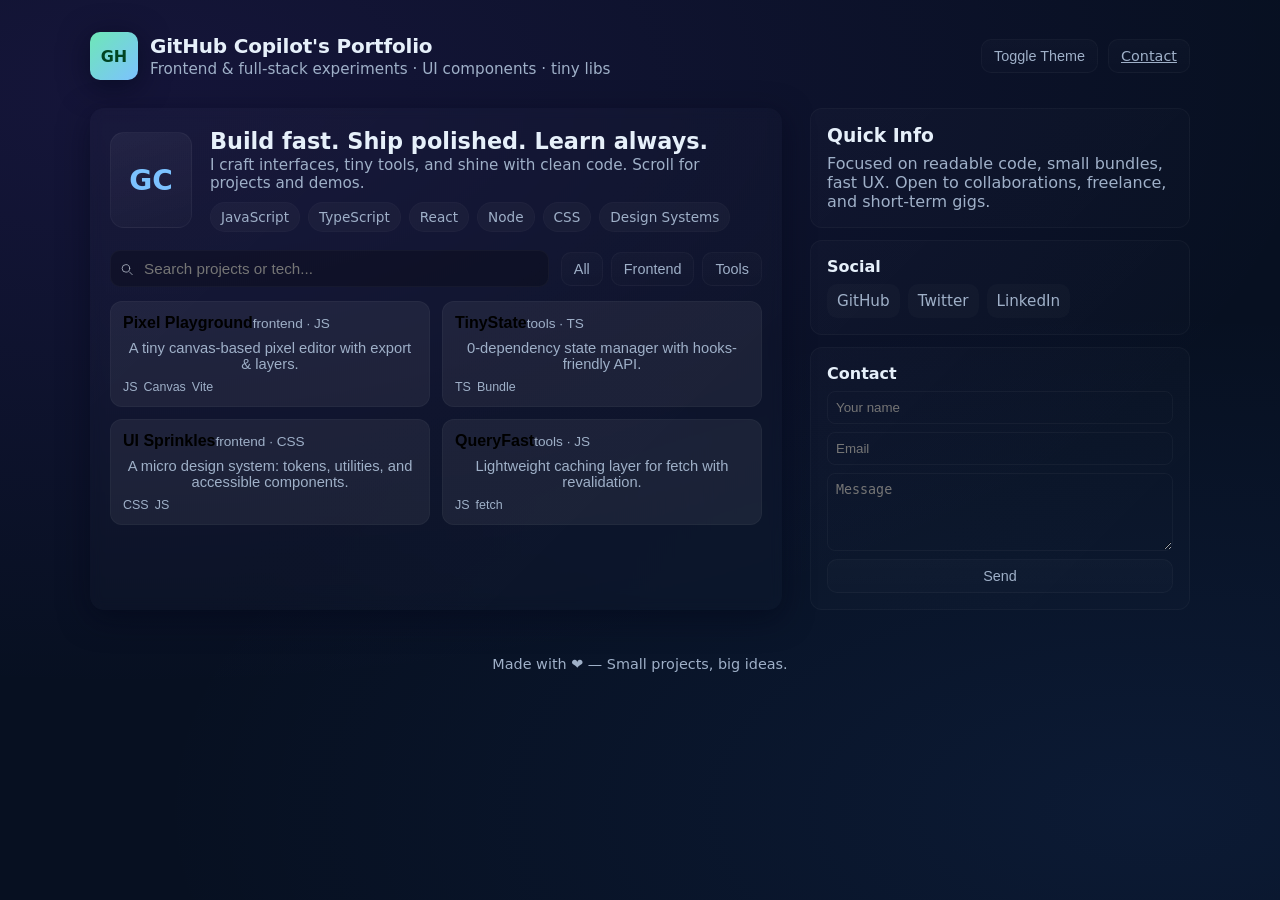
==== index.html @ 4405fa22 "Rename coolportfoliointeresting.html to index.html" ====
<!doctype html>
<html lang="en">
<head>
    <meta charset="utf-8" />
    <meta name="viewport" content="width=device-width,initial-scale=1" />
    <title>Portfolio — Untitled</title>
    <meta name="description" content="A modern developer portfolio." />

    <style>
        :root{
            --bg:#071021; --card: rgba(255,255,255,0.06); --muted:#9fb0c8; --accent1:#6ee7b7; --accent2:#7cc2ff;
            --glass: linear-gradient(135deg, rgba(255,255,255,0.02), rgba(255,255,255,0.01));
        }
        *{box-sizing:border-box}
        html,body{height:100%}
        body{
            margin:0; font-family: Inter, ui-sans-serif, system-ui, -apple-system, "Segoe UI", Roboto, "Helvetica Neue", Arial;
            background: radial-gradient(1200px 600px at 10% 10%, rgba(124,58,237,0.12), transparent),
                                    radial-gradient(1000px 500px at 90% 90%, rgba(59,130,246,0.09), transparent),
                                    var(--bg);
            color:#e6f0fa; -webkit-font-smoothing:antialiased; -moz-osx-font-smoothing:grayscale;
            padding:32px;
        }

        .container{max-width:1100px;margin:0 auto;display:grid;grid-template-columns:1fr 380px;gap:28px;}
        header{grid-column:1/-1;display:flex;justify-content:space-between;align-items:center;gap:16px}
        .brand{display:flex;gap:12px;align-items:center}
        .logo{
            width:48px;height:48px;border-radius:10px;
            background:linear-gradient(135deg,var(--accent1),var(--accent2));
            display:grid;place-items:center;font-weight:700;color:#042;box-shadow:0 6px 30px rgba(2,6,23,0.6);
        }
        h1{margin:0;font-size:1.25rem;letter-spacing:-0.2px}
        p.lead{margin:2px 0 0;color:var(--muted);font-size:0.95rem}

        /* left column */
        main{background:var(--glass);padding:20px;border-radius:14px;backdrop-filter:blur(6px);box-shadow:0 8px 30px rgba(2,6,23,0.5)}
        .hero{display:flex;align-items:center;gap:18px}
        .avatar{
            width:96px;height:96px;border-radius:14px;background:linear-gradient(160deg, rgba(255,255,255,0.05), rgba(255,255,255,0.02));
            display:grid;place-items:center;font-weight:700;font-size:28px;color:var(--accent2);
            border:1px solid rgba(255,255,255,0.04)
        }
        .hero h2{margin:0;font-size:1.4rem}
        .tags{margin-top:10px;display:flex;gap:8px;flex-wrap:wrap}
        .tag{background:rgba(255,255,255,0.03);padding:6px 10px;border-radius:999px;font-size:0.85rem;color:var(--muted);border:1px solid rgba(255,255,255,0.02)}

        /* projects */
        .controls{display:flex;justify-content:space-between;align-items:center;margin-top:18px;gap:12px}
        .search{
            flex:1;display:flex;gap:8px;align-items:center;background:rgba(0,0,0,0.22);padding:8px;border-radius:10px;
            border:1px solid rgba(255,255,255,0.03);
        }
        .search input{background:transparent;border:0;outline:none;color:inherit;font-size:0.95rem;width:100%}
        .filters{display:flex;gap:8px}
        .btn{background:linear-gradient(180deg, rgba(255,255,255,0.02), rgba(255,255,255,0.01));padding:8px 12px;border-radius:10px;border:1px solid rgba(255,255,255,0.03);cursor:pointer;color:var(--muted);font-size:0.9rem}
        .grid{display:grid;grid-template-columns:repeat(2,1fr);gap:12px;margin-top:14px}
        .card{
            background:var(--card);padding:12px;border-radius:12px;border:1px solid rgba(255,255,255,0.03);
            display:flex;flex-direction:column;gap:8px;cursor:pointer;transition:transform .18s ease, box-shadow .18s ease;
        }
        .card:hover{transform:translateY(-6px);box-shadow:0 10px 30px rgba(2,6,23,0.6)}
        .card .meta{display:flex;justify-content:space-between;align-items:center;font-size:0.85rem;color:var(--muted)}
        .card h3{margin:0;font-size:1rem}
        .stack{display:flex;gap:6px;flex-wrap:wrap;font-size:0.78rem;color:var(--muted)}

        /* right column */
        aside{display:flex;flex-direction:column;gap:12px}
        .panel{background:var(--glass);padding:16px;border-radius:12px;border:1px solid rgba(255,255,255,0.03)}
        .socials{display:flex;gap:8px;flex-wrap:wrap}
        a.social{display:inline-flex;gap:8px;align-items:center;padding:8px 10px;border-radius:10px;background:rgba(255,255,255,0.02);text-decoration:none;color:var(--muted);font-size:0.95rem}

        footer{grid-column:1/-1;text-align:center;color:var(--muted);margin-top:18px;font-size:0.9rem}

        /* modal */
        .modal{
            position:fixed;inset:0;display:none;align-items:center;justify-content:center;background:linear-gradient(180deg, rgba(0,0,0,0.45), rgba(0,0,0,0.6));
            z-index:60;padding:28px;
        }
        .modal.open{display:flex}
        .modal-card{width:min(960px,98%);background:linear-gradient(180deg, rgba(255,255,255,0.03), rgba(255,255,255,0.02));padding:18px;border-radius:12px;border:1px solid rgba(255,255,255,0.04)}
        .close{background:transparent;border:0;color:var(--muted);font-size:1rem;cursor:pointer}

        @media (max-width:980px){
            .container{grid-template-columns:1fr; padding:18px}
            aside{order:2}
            main{order:1}
            .grid{grid-template-columns:repeat(1,1fr)}
        }
    </style>
</head>
<body>
    <div class="container" role="main">
        <header>
            <div class="brand">
                <div class="logo">GH</div>
                <div>
                    <h1>GitHub Copilot's Portfolio</h1>
                    <p class="lead">Frontend & full-stack experiments · UI components · tiny libs</p>
                </div>
            </div>
            <div style="display:flex;gap:10px;align-items:center">
                <button id="themeToggle" class="btn" aria-pressed="false">Toggle Theme</button>
                <a href="#contact" class="btn">Contact</a>
            </div>
        </header>

        <main>
            <section class="hero">
                <div class="avatar">GC</div>
                <div>
                    <h2>Build fast. Ship polished. Learn always.</h2>
                    <p class="lead">I craft interfaces, tiny tools, and shine with clean code. Scroll for projects and demos.</p>
                    <div class="tags" aria-hidden="true">
                        <span class="tag">JavaScript</span>
                        <span class="tag">TypeScript</span>
                        <span class="tag">React</span>
                        <span class="tag">Node</span>
                        <span class="tag">CSS</span>
                        <span class="tag">Design Systems</span>
                    </div>
                </div>
            </section>

            <section style="margin-top:18px">
                <div class="controls">
                    <div class="search" role="search">
                        <svg width="16" height="16" viewBox="0 0 24 24" fill="none" style="opacity:.7"><path d="M21 21l-4.35-4.35" stroke="currentColor" stroke-width="1.4" stroke-linecap="round" stroke-linejoin="round"/><circle cx="11" cy="11" r="6" stroke="currentColor" stroke-width="1.4" stroke-linecap="round" stroke-linejoin="round"/></svg>
                        <input id="q" placeholder="Search projects or tech..." />
                    </div>
                    <div class="filters" role="toolbar" aria-label="Filters">
                        <button class="btn" data-filter="all">All</button>
                        <button class="btn" data-filter="frontend">Frontend</button>
                        <button class="btn" data-filter="tools">Tools</button>
                    </div>
                </div>

                <div id="grid" class="grid" aria-live="polite"></div>
            </section>
        </main>

        <aside>
            <div class="panel">
                <h3 style="margin:0 0 8px 0">Quick Info</h3>
                <p style="margin:0;color:var(--muted)">Focused on readable code, small bundles, fast UX. Open to collaborations, freelance, and short-term gigs.</p>
            </div>

            <div class="panel">
                <h4 style="margin:0 0 8px 0">Social</h4>
                <div class="socials">
                    <a class="social" href="#" target="_blank" rel="noreferrer">GitHub</a>
                    <a class="social" href="#" target="_blank" rel="noreferrer">Twitter</a>
                    <a class="social" href="#" target="_blank" rel="noreferrer">LinkedIn</a>
                </div>
            </div>

            <div id="contact" class="panel" aria-labelledby="contact-title">
                <h4 id="contact-title" style="margin:0 0 8px 0">Contact</h4>
                <form id="contactForm" style="display:flex;flex-direction:column;gap:8px">
                    <input name="name" placeholder="Your name" style="padding:8px;border-radius:8px;border:1px solid rgba(255,255,255,0.04);background:transparent;color:inherit" required>
                    <input name="email" placeholder="Email" style="padding:8px;border-radius:8px;border:1px solid rgba(255,255,255,0.04);background:transparent;color:inherit" required>
                    <textarea name="msg" placeholder="Message" rows="4" style="padding:8px;border-radius:8px;border:1px solid rgba(255,255,255,0.04);background:transparent;color:inherit" required></textarea>
                    <button type="submit" class="btn">Send</button>
                </form>
            </div>
        </aside>

        <footer>Made with ❤ — Small projects, big ideas.</footer>
    </div>

    <div id="modal" class="modal" role="dialog" aria-modal="true" aria-hidden="true">
        <div class="modal-card" role="document">
            <div style="display:flex;justify-content:space-between;align-items:center">
                <h3 id="modalTitle" style="margin:0"></h3>
                <button id="closeModal" class="close" aria-label="Close">✕</button>
            </div>
            <p id="modalDesc" style="color:var(--muted)"></p>
            <div id="modalStack" class="stack" style="margin:12px 0"></div>
            <div id="modalLinks" style="display:flex;gap:8px;margin-top:8px"></div>
            <pre id="modalPreview" style="background:rgba(0,0,0,0.18);padding:12px;border-radius:8px;color:#cfefff;overflow:auto;margin-top:12px"></pre>
        </div>
    </div>

    <script>
        // Sample projects
        const projects = [
            { id:1, title:'Pixel Playground', desc:'A tiny canvas-based pixel editor with export & layers.', tags:['frontend','canvas','js'], tech:['JS','Canvas','Vite'], repo:'#', demo:'#', preview:'// small demo snippet\\nconst c=document.createElement(\"canvas\")' },
            { id:2, title:'TinyState', desc:'0-dependency state manager with hooks-friendly API.', tags:['tools','lib'], tech:['TS','Bundle'], repo:'#', demo:'#', preview:'export function createState(init){...}' },
            { id:3, title:'UI Sprinkles', desc:'A micro design system: tokens, utilities, and accessible components.', tags:['frontend','design'], tech:['CSS','JS'], repo:'#', demo:'#', preview:'/* tokens */:root{--space:8px}' },
            { id:4, title:'QueryFast', desc:'Lightweight caching layer for fetch with revalidation.', tags:['tools'], tech:['JS','fetch'], repo:'#', demo:'#', preview:'async function q(url){const res=await fetch(url);return res.json()}' },
        ];

        const grid = document.getElementById('grid');
        const q = document.getElementById('q');
        const filters = document.querySelectorAll('[data-filter]');
        const modal = document.getElementById('modal');
        const modalTitle = document.getElementById('modalTitle');
        const modalDesc = document.getElementById('modalDesc');
        const modalStack = document.getElementById('modalStack');
        const modalPreview = document.getElementById('modalPreview');
        const modalLinks = document.getElementById('modalLinks');
        const closeModal = document.getElementById('closeModal');
        const themeToggle = document.getElementById('themeToggle');

        function render(list){
            grid.innerHTML = '';
            if(!list.length){ grid.innerHTML = '<p style="color:var(--muted)">No projects found.</p>'; return}
            list.forEach(p=>{
                const el = document.createElement('button');
                el.className = 'card';
                el.setAttribute('aria-describedby','project-'+p.id);
                el.innerHTML = `
                    <div style="display:flex;justify-content:space-between;align-items:center">
                        <h3>${p.title}</h3>
                        <div class="meta">${p.tags[0]} · ${p.tech[0]}</div>
                    </div>
                    <p id="project-${p.id}" style="margin:0;color:var(--muted);font-size:0.92rem">${p.desc}</p>
                    <div class="stack">${p.tech.map(t=>'<span>'+t+'</span>').join('')}</div>
                `;
                el.addEventListener('click',()=>openModal(p));
                grid.appendChild(el);
            });
        }

        function openModal(p){
            modalTitle.textContent = p.title;
            modalDesc.textContent = p.desc;
            modalStack.innerHTML = p.tech.map(t=>'<span class="tag">'+t+'</span>').join('');
            modalPreview.textContent = p.preview || '';
            modalLinks.innerHTML = `<a class="btn" href="${p.demo}" target="_blank" rel="noreferrer">Live</a><a class="btn" href="${p.repo}" target="_blank" rel="noreferrer">Repo</a>`;
            modal.classList.add('open'); modal.setAttribute('aria-hidden','false');
            document.body.style.overflow = 'hidden';
        }
        function close(){ modal.classList.remove('open'); modal.setAttribute('aria-hidden','true'); document.body.style.overflow = ''; }

        closeModal.addEventListener('click', close);
        modal.addEventListener('click', (e)=>{ if(e.target===modal) close(); });
        window.addEventListener('keydown', (e)=>{ if(e.key==='Escape') close(); });

        // simple search & filter
        function searchAndFilter(){
            const term = q.value.toLowerCase().trim();
            const active = document.querySelector('[data-filter].active')?.dataset.filter || 'all';
            let out = projects.filter(p=>{
                if(active!=='all' && !p.tags.includes(active)) return false;
                if(!term) return true;
                return (p.title+p.desc+p.tech.join(' ') ).toLowerCase().includes(term);
            });
            render(out);
        }

        // init
        render(projects);

        q.addEventListener('input', searchAndFilter);
        filters.forEach(btn=>{
            btn.addEventListener('click', ()=>{
                filters.forEach(b=>b.classList.remove('active'));
                btn.classList.add('active');
                btn.focus();
                searchAndFilter();
            });
        });

        // contact form (client-side, opens mailto)
        document.getElementById('contactForm').addEventListener('submit', e=>{
            e.preventDefault();
            const fd = new FormData(e.target);
            const mail = `mailto:you@example.com?subject=${encodeURIComponent('Contact from '+fd.get('name'))}&body=${encodeURIComponent(fd.get('msg') + '\\n\\n' + fd.get('email'))}`;
            window.location.href = mail;
        });

        // theme toggle (light/dark)
        let light = false;
        themeToggle.addEventListener('click', ()=>{
            light = !light;
            document.documentElement.style.setProperty('--bg', light ? '#f7fafc' : '#071021');
            document.documentElement.style.setProperty('--card', light ? 'rgba(2,6,23,0.04)' : 'rgba(255,255,255,0.06)');
            document.documentElement.style.setProperty('--muted', light ? '#274154' : '#9fb0c8');
            themeToggle.setAttribute('aria-pressed', String(light));
        });

        // accessibility: focus first project when loaded
        window.addEventListener('load', ()=>{ const first = grid.querySelector('.card'); if(first) first.setAttribute('tabindex',0); });
    </script>
</body>
</html>
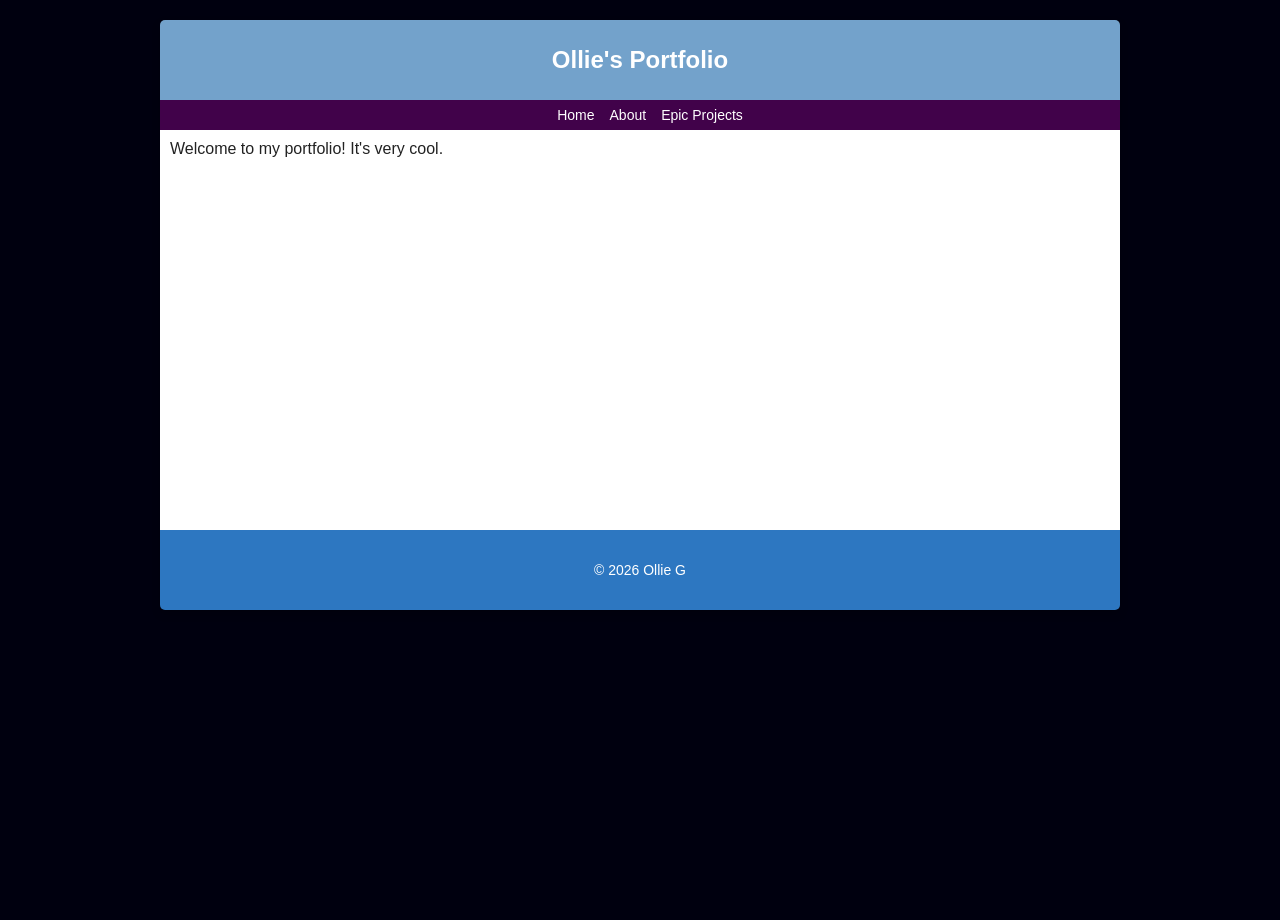
==== commit ac70b005: "Add files via upload" ====
--- a/index.html
+++ b/index.html
@@ -1,287 +1,163 @@
-<!doctype html>
+
+    <!-- This is your PageVis webpage design. Edit the HTML below to customize. -->
+    <!-- Generated by PageVis (https://kappter.github.io/PageVis/) -->
+<!DOCTYPE html>
 <html lang="en">
 <head>
-    <meta charset="utf-8" />
-    <meta name="viewport" content="width=device-width,initial-scale=1" />
-    <title>Portfolio — Untitled</title>
-    <meta name="description" content="A modern developer portfolio." />
-
+    <!-- Meta tags and styles for the page -->
+    <meta charset="UTF-8">
+    <meta name="viewport" content="width=device-width, initial-scale=1.0">
     <style>
-        :root{
-            --bg:#071021; --card: rgba(255,255,255,0.06); --muted:#9fb0c8; --accent1:#6ee7b7; --accent2:#7cc2ff;
-            --glass: linear-gradient(135deg, rgba(255,255,255,0.02), rgba(255,255,255,0.01));
-        }
-        *{box-sizing:border-box}
-        html,body{height:100%}
-        body{
-            margin:0; font-family: Inter, ui-sans-serif, system-ui, -apple-system, "Segoe UI", Roboto, "Helvetica Neue", Arial;
-            background: radial-gradient(1200px 600px at 10% 10%, rgba(124,58,237,0.12), transparent),
-                                    radial-gradient(1000px 500px at 90% 90%, rgba(59,130,246,0.09), transparent),
-                                    var(--bg);
-            color:#e6f0fa; -webkit-font-smoothing:antialiased; -moz-osx-font-smoothing:grayscale;
-            padding:32px;
-        }
-
-        .container{max-width:1100px;margin:0 auto;display:grid;grid-template-columns:1fr 380px;gap:28px;}
-        header{grid-column:1/-1;display:flex;justify-content:space-between;align-items:center;gap:16px}
-        .brand{display:flex;gap:12px;align-items:center}
-        .logo{
-            width:48px;height:48px;border-radius:10px;
-            background:linear-gradient(135deg,var(--accent1),var(--accent2));
-            display:grid;place-items:center;font-weight:700;color:#042;box-shadow:0 6px 30px rgba(2,6,23,0.6);
-        }
-        h1{margin:0;font-size:1.25rem;letter-spacing:-0.2px}
-        p.lead{margin:2px 0 0;color:var(--muted);font-size:0.95rem}
-
-        /* left column */
-        main{background:var(--glass);padding:20px;border-radius:14px;backdrop-filter:blur(6px);box-shadow:0 8px 30px rgba(2,6,23,0.5)}
-        .hero{display:flex;align-items:center;gap:18px}
-        .avatar{
-            width:96px;height:96px;border-radius:14px;background:linear-gradient(160deg, rgba(255,255,255,0.05), rgba(255,255,255,0.02));
-            display:grid;place-items:center;font-weight:700;font-size:28px;color:var(--accent2);
-            border:1px solid rgba(255,255,255,0.04)
-        }
-        .hero h2{margin:0;font-size:1.4rem}
-        .tags{margin-top:10px;display:flex;gap:8px;flex-wrap:wrap}
-        .tag{background:rgba(255,255,255,0.03);padding:6px 10px;border-radius:999px;font-size:0.85rem;color:var(--muted);border:1px solid rgba(255,255,255,0.02)}
-
-        /* projects */
-        .controls{display:flex;justify-content:space-between;align-items:center;margin-top:18px;gap:12px}
-        .search{
-            flex:1;display:flex;gap:8px;align-items:center;background:rgba(0,0,0,0.22);padding:8px;border-radius:10px;
-            border:1px solid rgba(255,255,255,0.03);
-        }
-        .search input{background:transparent;border:0;outline:none;color:inherit;font-size:0.95rem;width:100%}
-        .filters{display:flex;gap:8px}
-        .btn{background:linear-gradient(180deg, rgba(255,255,255,0.02), rgba(255,255,255,0.01));padding:8px 12px;border-radius:10px;border:1px solid rgba(255,255,255,0.03);cursor:pointer;color:var(--muted);font-size:0.9rem}
-        .grid{display:grid;grid-template-columns:repeat(2,1fr);gap:12px;margin-top:14px}
-        .card{
-            background:var(--card);padding:12px;border-radius:12px;border:1px solid rgba(255,255,255,0.03);
-            display:flex;flex-direction:column;gap:8px;cursor:pointer;transition:transform .18s ease, box-shadow .18s ease;
-        }
-        .card:hover{transform:translateY(-6px);box-shadow:0 10px 30px rgba(2,6,23,0.6)}
-        .card .meta{display:flex;justify-content:space-between;align-items:center;font-size:0.85rem;color:var(--muted)}
-        .card h3{margin:0;font-size:1rem}
-        .stack{display:flex;gap:6px;flex-wrap:wrap;font-size:0.78rem;color:var(--muted)}
-
-        /* right column */
-        aside{display:flex;flex-direction:column;gap:12px}
-        .panel{background:var(--glass);padding:16px;border-radius:12px;border:1px solid rgba(255,255,255,0.03)}
-        .socials{display:flex;gap:8px;flex-wrap:wrap}
-        a.social{display:inline-flex;gap:8px;align-items:center;padding:8px 10px;border-radius:10px;background:rgba(255,255,255,0.02);text-decoration:none;color:var(--muted);font-size:0.95rem}
-
-        footer{grid-column:1/-1;text-align:center;color:var(--muted);margin-top:18px;font-size:0.9rem}
-
-        /* modal */
-        .modal{
-            position:fixed;inset:0;display:none;align-items:center;justify-content:center;background:linear-gradient(180deg, rgba(0,0,0,0.45), rgba(0,0,0,0.6));
-            z-index:60;padding:28px;
-        }
-        .modal.open{display:flex}
-        .modal-card{width:min(960px,98%);background:linear-gradient(180deg, rgba(255,255,255,0.03), rgba(255,255,255,0.02));padding:18px;border-radius:12px;border:1px solid rgba(255,255,255,0.04)}
-        .close{background:transparent;border:0;color:var(--muted);font-size:1rem;cursor:pointer}
-
-        @media (max-width:980px){
-            .container{grid-template-columns:1fr; padding:18px}
-            aside{order:2}
-            main{order:1}
-            .grid{grid-template-columns:repeat(1,1fr)}
-        }
-    </style>
+    /* Styles for your PageVis design. Edit to change colors, sizes, etc. */
+    /* Generated by PageVis (https://kappter.github.io/PageVis/) */
+    body {
+      /* Sets the page background and layout */
+      font-family: 'Inter', sans-serif;
+      background-color: rgb(0, 0, 15);
+      background-image: url(/Users/9664506/Downloads/pngtree-beautiful-mountain-landscape-image_15938313.jpg);
+      background-size: cover;
+      margin: 0;
+      padding: 10px 0;
+      display: flex;
+      flex-direction: column;
+      min-height: 100vh;
+    }
+    .page-container {
+      /* Main container for all sections */
+      background-color: #000000;
+      border-radius: 5px;
+      box-shadow: 0 4px 8px rgba(0, 0, 0, 0.2);
+      overflow: hidden;
+      position: relative;
+      margin: 10px auto;
+      width: 960px; height: auto;
+      
+    }
+    header {
+      /* Styles the header section */
+      height: 20%;
+      min-height: 80px;
+      background-color: rgb(115, 162, 203);
+      display: flex;
+      align-items: center;
+      justify-content: center;
+    }
+    header h1 {
+      /* Styles the header title */
+      font-size: 24px;
+      color: #ffffff;
+      margin: 0;
+      text-align: center;
+    }
+    nav {
+      /* Styles the navigation bar */
+      height: 30px;
+      width: 100%;
+      background-color: rgb(65, 2, 74);
+      display: flex;
+      align-items: center;
+      justify-content: center;
+      gap: 15px;
+      padding: 0 10px;
+    }
+    nav a {
+      /* Styles navigation links */
+      color: #ffffff;
+      text-decoration: none;
+      font-size: 14px;
+    }
+    nav a:hover {
+      /* Hover effect for navigation links */
+      text-decoration: underline;
+    }
+    main {
+      /* Styles the main content area */
+      height: auto;
+      min-height: 400px;
+      background-color: rgb(255, 255, 255);
+      padding: 10px;
+      box-sizing: border-box;
+    }
+    main p, main h2, main ul {
+      /* Styles content text and lists */
+      margin: 0 0 10px 0;
+      font-size: 16px;
+      color: #222;
+    }
+    main img {
+      /* Styles content images */
+      max-width: 100%;
+      height: auto;
+      display: block;
+    }
+    main ul {
+      /* Styles content lists */
+      padding-left: 0px;
+    }
+    footer {
+      /* Styles the footer section */
+      height: 20%;
+      min-height: 80px;
+      background-color: rgb(45, 119, 193);
+      display: flex;
+      align-items: center;
+      justify-content: center;
+    }
+    footer p {
+      /* Styles footer text */
+      margin: 0;
+      font-size: 14px;
+      color: #fff;
+    }
+    .accent {
+      /* Accent: Decorative circle. Edit size, shape, or position here */
+      position: absolute;
+      width: 50px;
+      height: 50px;
+      border-radius: 50%;
+      bottom: 20px;
+      right: 20px;
+      background-color: rgb(11, 34, 89);
+      display: flex;
+      align-items: center;
+      justify-content: center;
+    }
+    .accent a {
+      /* Styles back-to-top link (if enabled) */
+      color: #fff;
+      text-decoration: none;
+      font-size: 24px;
+    }
+    .accent a:hover {
+      /* Hover effect for back-to-top link */
+      text-decoration: underline;
+    }
+  </style>
+    <title>Ollies Portfolio!!!!!!!</title>
 </head>
 <body>
-    <div class="container" role="main">
+    <!-- Main container for your webpage -->
+    <div class="page-container">
+        <!-- <header> for site title or logo (edit the <h1> text) -->
         <header>
-            <div class="brand">
-                <div class="logo">GH</div>
-                <div>
-                    <h1>GitHub Copilot's Portfolio</h1>
-                    <p class="lead">Frontend & full-stack experiments · UI components · tiny libs</p>
-                </div>
-            </div>
-            <div style="display:flex;gap:10px;align-items:center">
-                <button id="themeToggle" class="btn" aria-pressed="false">Toggle Theme</button>
-                <a href="#contact" class="btn">Contact</a>
-            </div>
+            <h1>Ollie's Portfolio
+            </h1>
         </header>
-
-        <main>
-            <section class="hero">
-                <div class="avatar">GC</div>
-                <div>
-                    <h2>Build fast. Ship polished. Learn always.</h2>
-                    <p class="lead">I craft interfaces, tiny tools, and shine with clean code. Scroll for projects and demos.</p>
-                    <div class="tags" aria-hidden="true">
-                        <span class="tag">JavaScript</span>
-                        <span class="tag">TypeScript</span>
-                        <span class="tag">React</span>
-                        <span class="tag">Node</span>
-                        <span class="tag">CSS</span>
-                        <span class="tag">Design Systems</span>
-                    </div>
-                </div>
-            </section>
-
-            <section style="margin-top:18px">
-                <div class="controls">
-                    <div class="search" role="search">
-                        <svg width="16" height="16" viewBox="0 0 24 24" fill="none" style="opacity:.7"><path d="M21 21l-4.35-4.35" stroke="currentColor" stroke-width="1.4" stroke-linecap="round" stroke-linejoin="round"/><circle cx="11" cy="11" r="6" stroke="currentColor" stroke-width="1.4" stroke-linecap="round" stroke-linejoin="round"/></svg>
-                        <input id="q" placeholder="Search projects or tech..." />
-                    </div>
-                    <div class="filters" role="toolbar" aria-label="Filters">
-                        <button class="btn" data-filter="all">All</button>
-                        <button class="btn" data-filter="frontend">Frontend</button>
-                        <button class="btn" data-filter="tools">Tools</button>
-                    </div>
-                </div>
-
-                <div id="grid" class="grid" aria-live="polite"></div>
-            </section>
-        </main>
-
-        <aside>
-            <div class="panel">
-                <h3 style="margin:0 0 8px 0">Quick Info</h3>
-                <p style="margin:0;color:var(--muted)">Focused on readable code, small bundles, fast UX. Open to collaborations, freelance, and short-term gigs.</p>
-            </div>
-
-            <div class="panel">
-                <h4 style="margin:0 0 8px 0">Social</h4>
-                <div class="socials">
-                    <a class="social" href="#" target="_blank" rel="noreferrer">GitHub</a>
-                    <a class="social" href="#" target="_blank" rel="noreferrer">Twitter</a>
-                    <a class="social" href="#" target="_blank" rel="noreferrer">LinkedIn</a>
-                </div>
-            </div>
-
-            <div id="contact" class="panel" aria-labelledby="contact-title">
-                <h4 id="contact-title" style="margin:0 0 8px 0">Contact</h4>
-                <form id="contactForm" style="display:flex;flex-direction:column;gap:8px">
-                    <input name="name" placeholder="Your name" style="padding:8px;border-radius:8px;border:1px solid rgba(255,255,255,0.04);background:transparent;color:inherit" required>
-                    <input name="email" placeholder="Email" style="padding:8px;border-radius:8px;border:1px solid rgba(255,255,255,0.04);background:transparent;color:inherit" required>
-                    <textarea name="msg" placeholder="Message" rows="4" style="padding:8px;border-radius:8px;border:1px solid rgba(255,255,255,0.04);background:transparent;color:inherit" required></textarea>
-                    <button type="submit" class="btn">Send</button>
-                </form>
-            </div>
-        </aside>
-
-        <footer>Made with ❤ — Small projects, big ideas.</footer>
+        <!-- <nav> for navigation links (edit or add <a> tags) -->
+        <nav>
+            <a href="index.html">Home</a>
+            <a href="about.html">About</a>
+            <a href="projects.html">Epic Projects</a>
+        </nav>
+        <!-- <main> for main content. Replace or add text, images, lists, etc. -->
+        <main><p>Welcome to my portfolio! It's very cool.</p></main>
+        <!-- <footer> for copyright or contact info (edit the text) -->
+        <footer>
+            <p>© 2026 Ollie G</p>
+        </footer>
+        <!-- Accent: Decorative circle. Remove this <div>, change its shape (edit CSS), or add content (e.g., <a> or <img>) -->
+        
     </div>
-
-    <div id="modal" class="modal" role="dialog" aria-modal="true" aria-hidden="true">
-        <div class="modal-card" role="document">
-            <div style="display:flex;justify-content:space-between;align-items:center">
-                <h3 id="modalTitle" style="margin:0"></h3>
-                <button id="closeModal" class="close" aria-label="Close">✕</button>
-            </div>
-            <p id="modalDesc" style="color:var(--muted)"></p>
-            <div id="modalStack" class="stack" style="margin:12px 0"></div>
-            <div id="modalLinks" style="display:flex;gap:8px;margin-top:8px"></div>
-            <pre id="modalPreview" style="background:rgba(0,0,0,0.18);padding:12px;border-radius:8px;color:#cfefff;overflow:auto;margin-top:12px"></pre>
-        </div>
-    </div>
-
-    <script>
-        // Sample projects
-        const projects = [
-            { id:1, title:'Pixel Playground', desc:'A tiny canvas-based pixel editor with export & layers.', tags:['frontend','canvas','js'], tech:['JS','Canvas','Vite'], repo:'#', demo:'#', preview:'// small demo snippet\\nconst c=document.createElement(\"canvas\")' },
-            { id:2, title:'TinyState', desc:'0-dependency state manager with hooks-friendly API.', tags:['tools','lib'], tech:['TS','Bundle'], repo:'#', demo:'#', preview:'export function createState(init){...}' },
-            { id:3, title:'UI Sprinkles', desc:'A micro design system: tokens, utilities, and accessible components.', tags:['frontend','design'], tech:['CSS','JS'], repo:'#', demo:'#', preview:'/* tokens */:root{--space:8px}' },
-            { id:4, title:'QueryFast', desc:'Lightweight caching layer for fetch with revalidation.', tags:['tools'], tech:['JS','fetch'], repo:'#', demo:'#', preview:'async function q(url){const res=await fetch(url);return res.json()}' },
-        ];
-
-        const grid = document.getElementById('grid');
-        const q = document.getElementById('q');
-        const filters = document.querySelectorAll('[data-filter]');
-        const modal = document.getElementById('modal');
-        const modalTitle = document.getElementById('modalTitle');
-        const modalDesc = document.getElementById('modalDesc');
-        const modalStack = document.getElementById('modalStack');
-        const modalPreview = document.getElementById('modalPreview');
-        const modalLinks = document.getElementById('modalLinks');
-        const closeModal = document.getElementById('closeModal');
-        const themeToggle = document.getElementById('themeToggle');
-
-        function render(list){
-            grid.innerHTML = '';
-            if(!list.length){ grid.innerHTML = '<p style="color:var(--muted)">No projects found.</p>'; return}
-            list.forEach(p=>{
-                const el = document.createElement('button');
-                el.className = 'card';
-                el.setAttribute('aria-describedby','project-'+p.id);
-                el.innerHTML = `
-                    <div style="display:flex;justify-content:space-between;align-items:center">
-                        <h3>${p.title}</h3>
-                        <div class="meta">${p.tags[0]} · ${p.tech[0]}</div>
-                    </div>
-                    <p id="project-${p.id}" style="margin:0;color:var(--muted);font-size:0.92rem">${p.desc}</p>
-                    <div class="stack">${p.tech.map(t=>'<span>'+t+'</span>').join('')}</div>
-                `;
-                el.addEventListener('click',()=>openModal(p));
-                grid.appendChild(el);
-            });
-        }
-
-        function openModal(p){
-            modalTitle.textContent = p.title;
-            modalDesc.textContent = p.desc;
-            modalStack.innerHTML = p.tech.map(t=>'<span class="tag">'+t+'</span>').join('');
-            modalPreview.textContent = p.preview || '';
-            modalLinks.innerHTML = `<a class="btn" href="${p.demo}" target="_blank" rel="noreferrer">Live</a><a class="btn" href="${p.repo}" target="_blank" rel="noreferrer">Repo</a>`;
-            modal.classList.add('open'); modal.setAttribute('aria-hidden','false');
-            document.body.style.overflow = 'hidden';
-        }
-        function close(){ modal.classList.remove('open'); modal.setAttribute('aria-hidden','true'); document.body.style.overflow = ''; }
-
-        closeModal.addEventListener('click', close);
-        modal.addEventListener('click', (e)=>{ if(e.target===modal) close(); });
-        window.addEventListener('keydown', (e)=>{ if(e.key==='Escape') close(); });
-
-        // simple search & filter
-        function searchAndFilter(){
-            const term = q.value.toLowerCase().trim();
-            const active = document.querySelector('[data-filter].active')?.dataset.filter || 'all';
-            let out = projects.filter(p=>{
-                if(active!=='all' && !p.tags.includes(active)) return false;
-                if(!term) return true;
-                return (p.title+p.desc+p.tech.join(' ') ).toLowerCase().includes(term);
-            });
-            render(out);
-        }
-
-        // init
-        render(projects);
-
-        q.addEventListener('input', searchAndFilter);
-        filters.forEach(btn=>{
-            btn.addEventListener('click', ()=>{
-                filters.forEach(b=>b.classList.remove('active'));
-                btn.classList.add('active');
-                btn.focus();
-                searchAndFilter();
-            });
-        });
-
-        // contact form (client-side, opens mailto)
-        document.getElementById('contactForm').addEventListener('submit', e=>{
-            e.preventDefault();
-            const fd = new FormData(e.target);
-            const mail = `mailto:you@example.com?subject=${encodeURIComponent('Contact from '+fd.get('name'))}&body=${encodeURIComponent(fd.get('msg') + '\\n\\n' + fd.get('email'))}`;
-            window.location.href = mail;
-        });
-
-        // theme toggle (light/dark)
-        let light = false;
-        themeToggle.addEventListener('click', ()=>{
-            light = !light;
-            document.documentElement.style.setProperty('--bg', light ? '#f7fafc' : '#071021');
-            document.documentElement.style.setProperty('--card', light ? 'rgba(2,6,23,0.04)' : 'rgba(255,255,255,0.06)');
-            document.documentElement.style.setProperty('--muted', light ? '#274154' : '#9fb0c8');
-            themeToggle.setAttribute('aria-pressed', String(light));
-        });
-
-        // accessibility: focus first project when loaded
-        window.addEventListener('load', ()=>{ const first = grid.querySelector('.card'); if(first) first.setAttribute('tabindex',0); });
-    </script>
 </body>
 </html>
+  
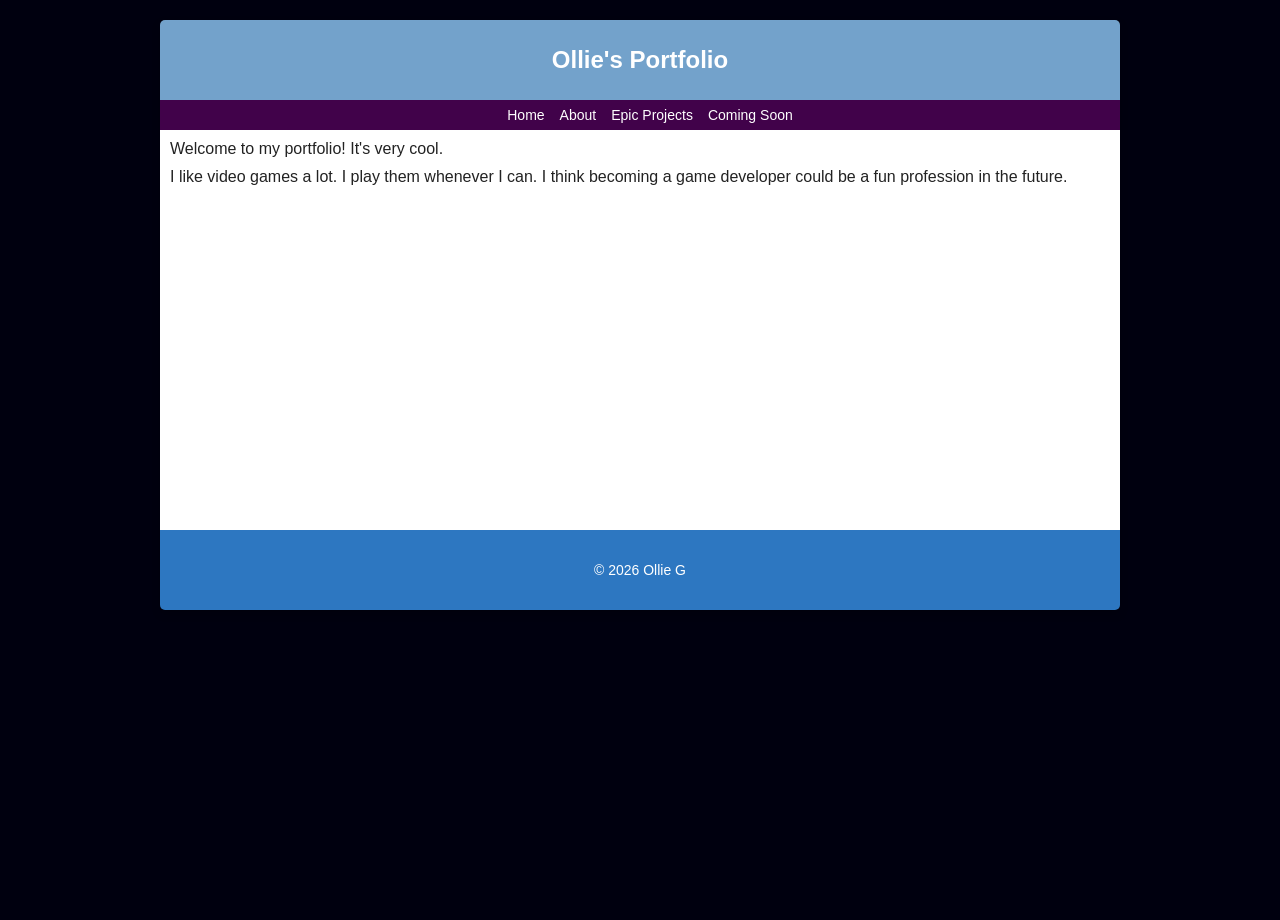
==== commit 55ec4b03: "Add files via upload" ====
--- a/index.html
+++ b/index.html
@@ -148,9 +148,12 @@
             <a href="index.html">Home</a>
             <a href="about.html">About</a>
             <a href="projects.html">Epic Projects</a>
+            <a href="comingsoon.html">Coming Soon</a>
         </nav>
         <!-- <main> for main content. Replace or add text, images, lists, etc. -->
-        <main><p>Welcome to my portfolio! It's very cool.</p></main>
+        <main><p>Welcome to my portfolio! It's very cool.</p>
+        <p> I like video games a lot. I play them whenever I can. I think becoming a game developer could be a fun profession in the future. </p>
+        </main>
         <!-- <footer> for copyright or contact info (edit the text) -->
         <footer>
             <p>© 2026 Ollie G</p>
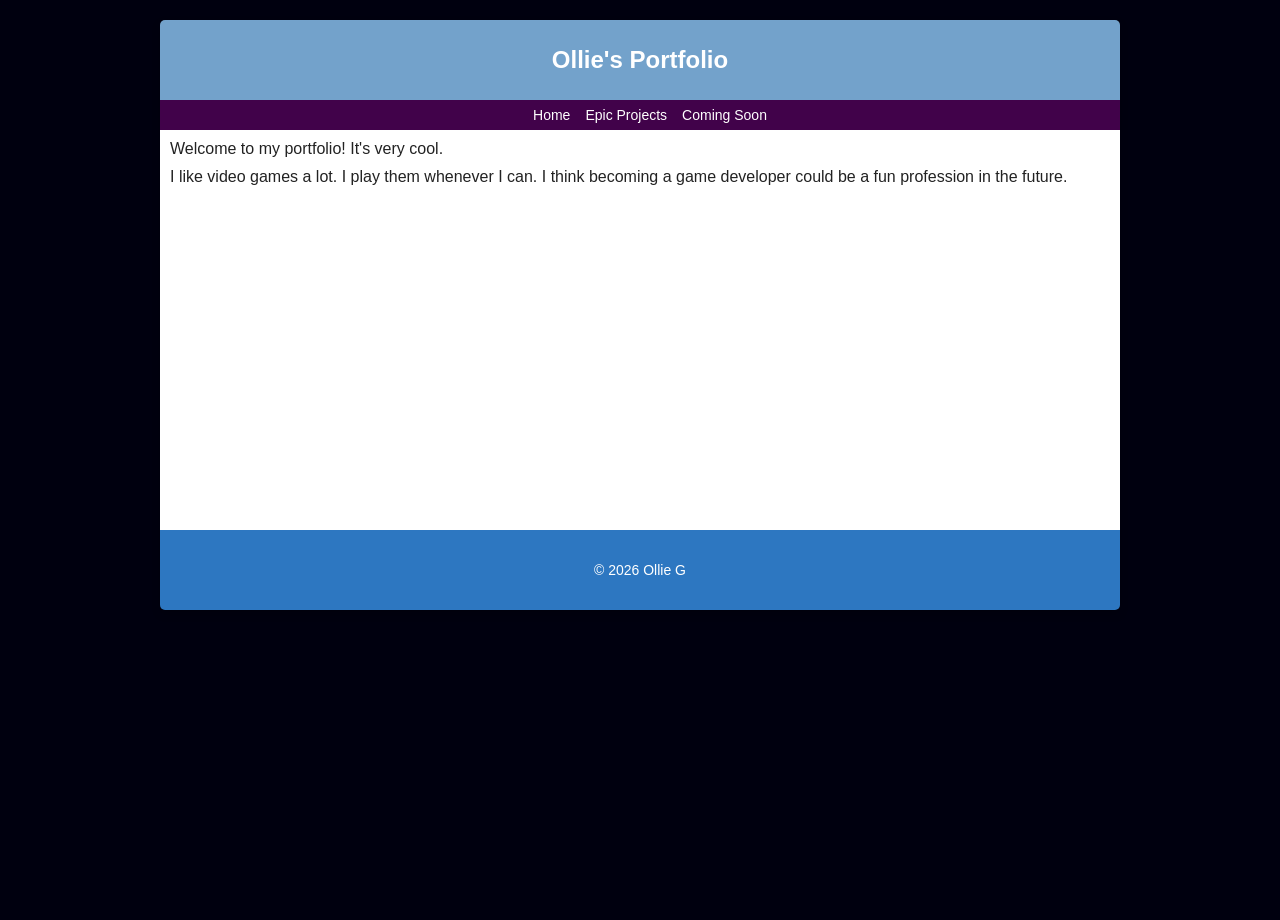
==== commit 332b8e19: "Add files via upload" ====
--- a/index.html
+++ b/index.html
@@ -7,132 +7,7 @@
     <!-- Meta tags and styles for the page -->
     <meta charset="UTF-8">
     <meta name="viewport" content="width=device-width, initial-scale=1.0">
-    <style>
-    /* Styles for your PageVis design. Edit to change colors, sizes, etc. */
-    /* Generated by PageVis (https://kappter.github.io/PageVis/) */
-    body {
-      /* Sets the page background and layout */
-      font-family: 'Inter', sans-serif;
-      background-color: rgb(0, 0, 15);
-      background-image: url(/Users/9664506/Downloads/pngtree-beautiful-mountain-landscape-image_15938313.jpg);
-      background-size: cover;
-      margin: 0;
-      padding: 10px 0;
-      display: flex;
-      flex-direction: column;
-      min-height: 100vh;
-    }
-    .page-container {
-      /* Main container for all sections */
-      background-color: #000000;
-      border-radius: 5px;
-      box-shadow: 0 4px 8px rgba(0, 0, 0, 0.2);
-      overflow: hidden;
-      position: relative;
-      margin: 10px auto;
-      width: 960px; height: auto;
-      
-    }
-    header {
-      /* Styles the header section */
-      height: 20%;
-      min-height: 80px;
-      background-color: rgb(115, 162, 203);
-      display: flex;
-      align-items: center;
-      justify-content: center;
-    }
-    header h1 {
-      /* Styles the header title */
-      font-size: 24px;
-      color: #ffffff;
-      margin: 0;
-      text-align: center;
-    }
-    nav {
-      /* Styles the navigation bar */
-      height: 30px;
-      width: 100%;
-      background-color: rgb(65, 2, 74);
-      display: flex;
-      align-items: center;
-      justify-content: center;
-      gap: 15px;
-      padding: 0 10px;
-    }
-    nav a {
-      /* Styles navigation links */
-      color: #ffffff;
-      text-decoration: none;
-      font-size: 14px;
-    }
-    nav a:hover {
-      /* Hover effect for navigation links */
-      text-decoration: underline;
-    }
-    main {
-      /* Styles the main content area */
-      height: auto;
-      min-height: 400px;
-      background-color: rgb(255, 255, 255);
-      padding: 10px;
-      box-sizing: border-box;
-    }
-    main p, main h2, main ul {
-      /* Styles content text and lists */
-      margin: 0 0 10px 0;
-      font-size: 16px;
-      color: #222;
-    }
-    main img {
-      /* Styles content images */
-      max-width: 100%;
-      height: auto;
-      display: block;
-    }
-    main ul {
-      /* Styles content lists */
-      padding-left: 0px;
-    }
-    footer {
-      /* Styles the footer section */
-      height: 20%;
-      min-height: 80px;
-      background-color: rgb(45, 119, 193);
-      display: flex;
-      align-items: center;
-      justify-content: center;
-    }
-    footer p {
-      /* Styles footer text */
-      margin: 0;
-      font-size: 14px;
-      color: #fff;
-    }
-    .accent {
-      /* Accent: Decorative circle. Edit size, shape, or position here */
-      position: absolute;
-      width: 50px;
-      height: 50px;
-      border-radius: 50%;
-      bottom: 20px;
-      right: 20px;
-      background-color: rgb(11, 34, 89);
-      display: flex;
-      align-items: center;
-      justify-content: center;
-    }
-    .accent a {
-      /* Styles back-to-top link (if enabled) */
-      color: #fff;
-      text-decoration: none;
-      font-size: 24px;
-    }
-    .accent a:hover {
-      /* Hover effect for back-to-top link */
-      text-decoration: underline;
-    }
-  </style>
+    <link rel="stylesheet" href="style.css">
     <title>Ollies Portfolio!!!!!!!</title>
 </head>
 <body>
@@ -146,7 +21,6 @@
         <!-- <nav> for navigation links (edit or add <a> tags) -->
         <nav>
             <a href="index.html">Home</a>
-            <a href="about.html">About</a>
             <a href="projects.html">Epic Projects</a>
             <a href="comingsoon.html">Coming Soon</a>
         </nav>
--- a/style.css
+++ b/style.css
@@ -0,0 +1,122 @@
+ body {
+      /* Sets the page background and layout */
+      font-family: 'Inter', sans-serif;
+      background-color: rgb(0, 0, 15);
+      background-image: url(/Users/9664506/Downloads/pngtree-beautiful-mountain-landscape-image_15938313.jpg);
+      background-size: cover;
+      margin: 0;
+      padding: 10px 0;
+      display: flex;
+      flex-direction: column;
+      min-height: 100vh;
+    }
+    .page-container {
+      /* Main container for all sections */
+      background-color: #000000;
+      border-radius: 5px;
+      box-shadow: 0 4px 8px rgba(0, 0, 0, 0.2);
+      overflow: hidden;
+      position: relative;
+      margin: 10px auto;
+      width: 960px; height: auto;
+      
+    }
+    header {
+      /* Styles the header section */
+      height: 20%;
+      min-height: 80px;
+      background-color: rgb(115, 162, 203);
+      display: flex;
+      align-items: center;
+      justify-content: center;
+    }
+    header h1 {
+      /* Styles the header title */
+      font-size: 24px;
+      color: #ffffff;
+      margin: 0;
+      text-align: center;
+    }
+    nav {
+      /* Styles the navigation bar */
+      height: 30px;
+      width: 100%;
+      background-color: rgb(65, 2, 74);
+      display: flex;
+      align-items: center;
+      justify-content: center;
+      gap: 15px;
+      padding: 0 10px;
+    }
+    nav a {
+      /* Styles navigation links */
+      color: #ffffff;
+      text-decoration: none;
+      font-size: 14px;
+    }
+    nav a:hover {
+      /* Hover effect for navigation links */
+      text-decoration: underline;
+    }
+    main {
+      /* Styles the main content area */
+      height: auto;
+      min-height: 400px;
+      background-color: rgb(255, 255, 255);
+      padding: 10px;
+      box-sizing: border-box;
+    }
+    main p, main h2, main ul {
+      /* Styles content text and lists */
+      margin: 0 0 10px 0;
+      font-size: 16px;
+      color: #222;
+    }
+    main img {
+      /* Styles content images */
+      max-width: 100%;
+      height: auto;
+      display: block;
+    }
+    main ul {
+      /* Styles content lists */
+      padding-left: 0px;
+    }
+    footer {
+      /* Styles the footer section */
+      height: 20%;
+      min-height: 80px;
+      background-color: rgb(45, 119, 193);
+      display: flex;
+      align-items: center;
+      justify-content: center;
+    }
+    footer p {
+      /* Styles footer text */
+      margin: 0;
+      font-size: 14px;
+      color: #fff;
+    }
+    .accent {
+      /* Accent: Decorative circle. Edit size, shape, or position here */
+      position: absolute;
+      width: 50px;
+      height: 50px;
+      border-radius: 50%;
+      bottom: 20px;
+      right: 20px;
+      background-color: rgb(11, 34, 89);
+      display: flex;
+      align-items: center;
+      justify-content: center;
+    }
+    .accent a {
+      /* Styles back-to-top link (if enabled) */
+      color: #fff;
+      text-decoration: none;
+      font-size: 24px;
+    }
+    .accent a:hover {
+      /* Hover effect for back-to-top link */
+      text-decoration: underline;
+    }
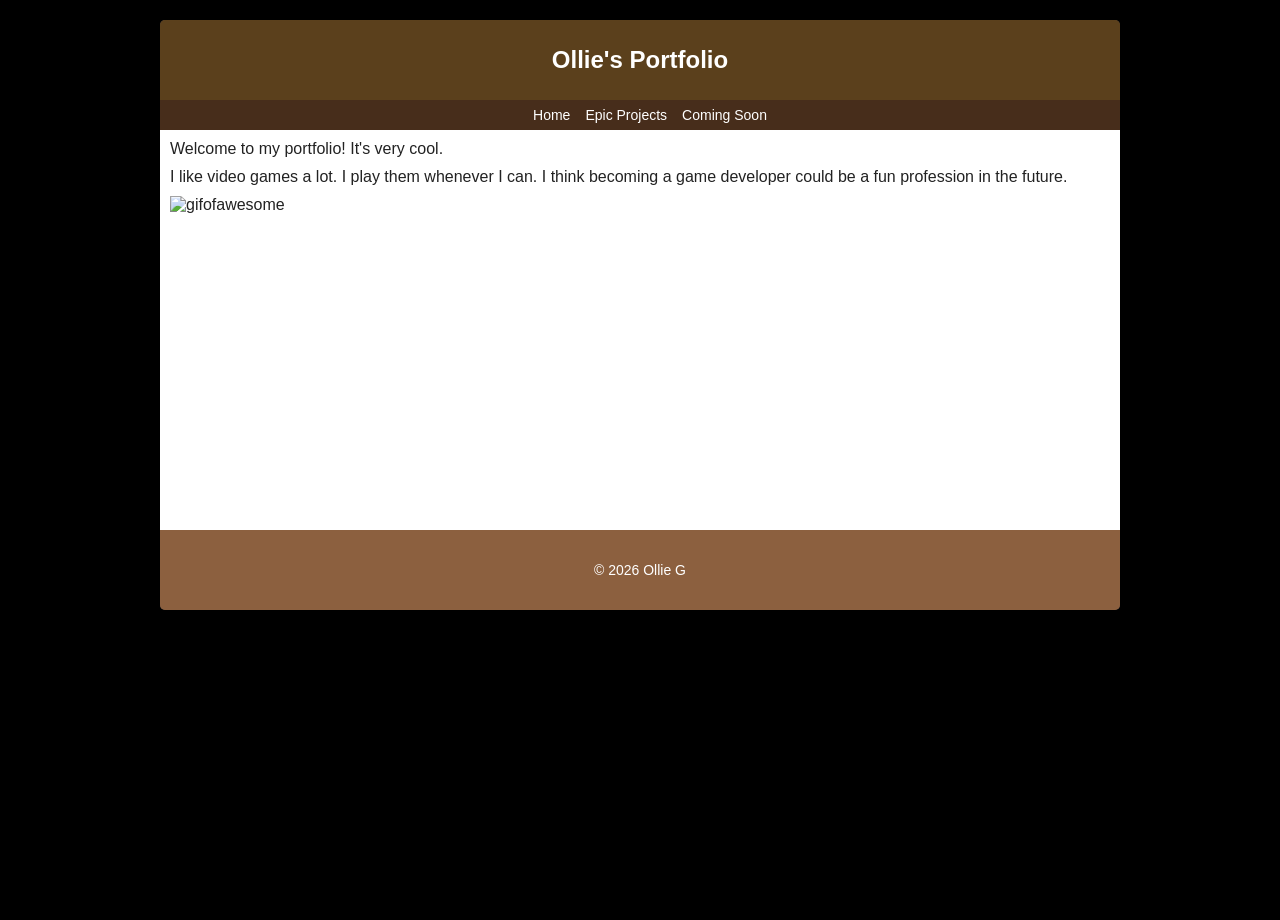
==== commit 994dd6ce: "Add files via upload" ====
--- a/index.html
+++ b/index.html
@@ -27,6 +27,7 @@
         <!-- <main> for main content. Replace or add text, images, lists, etc. -->
         <main><p>Welcome to my portfolio! It's very cool.</p>
         <p> I like video games a lot. I play them whenever I can. I think becoming a game developer could be a fun profession in the future. </p>
+        <p> <img src="https://github.com/pwspew/testrepo/blob/main/images/gifofawesome.gif" alt="gifofawesome"> </p>
         </main>
         <!-- <footer> for copyright or contact info (edit the text) -->
         <footer>
--- a/style.css
+++ b/style.css
@@ -1,8 +1,8 @@
  body {
       /* Sets the page background and layout */
       font-family: 'Inter', sans-serif;
-      background-color: rgb(0, 0, 15);
-      background-image: url(/Users/9664506/Downloads/pngtree-beautiful-mountain-landscape-image_15938313.jpg);
+      background-color: rgb(0, 0, 0);
+      background-image: url(https://github.com/pwspew/testrepo/blob/main/images/ringedcity.jpg?raw=true);
       background-size: cover;
       margin: 0;
       padding: 10px 0;
@@ -12,7 +12,7 @@
     }
     .page-container {
       /* Main container for all sections */
-      background-color: #000000;
+      background-color: #524343;
       border-radius: 5px;
       box-shadow: 0 4px 8px rgba(0, 0, 0, 0.2);
       overflow: hidden;
@@ -25,7 +25,7 @@
       /* Styles the header section */
       height: 20%;
       min-height: 80px;
-      background-color: rgb(115, 162, 203);
+      background-color: rgb(91, 64, 28);
       display: flex;
       align-items: center;
       justify-content: center;
@@ -41,7 +41,7 @@
       /* Styles the navigation bar */
       height: 30px;
       width: 100%;
-      background-color: rgb(65, 2, 74);
+      background-color: rgb(71, 45, 27);
       display: flex;
       align-items: center;
       justify-content: center;
@@ -86,7 +86,7 @@
       /* Styles the footer section */
       height: 20%;
       min-height: 80px;
-      background-color: rgb(45, 119, 193);
+      background-color: rgb(140, 96, 63);
       display: flex;
       align-items: center;
       justify-content: center;
@@ -105,7 +105,7 @@
       border-radius: 50%;
       bottom: 20px;
       right: 20px;
-      background-color: rgb(11, 34, 89);
+      background-color: rgb(69, 69, 69);
       display: flex;
       align-items: center;
       justify-content: center;
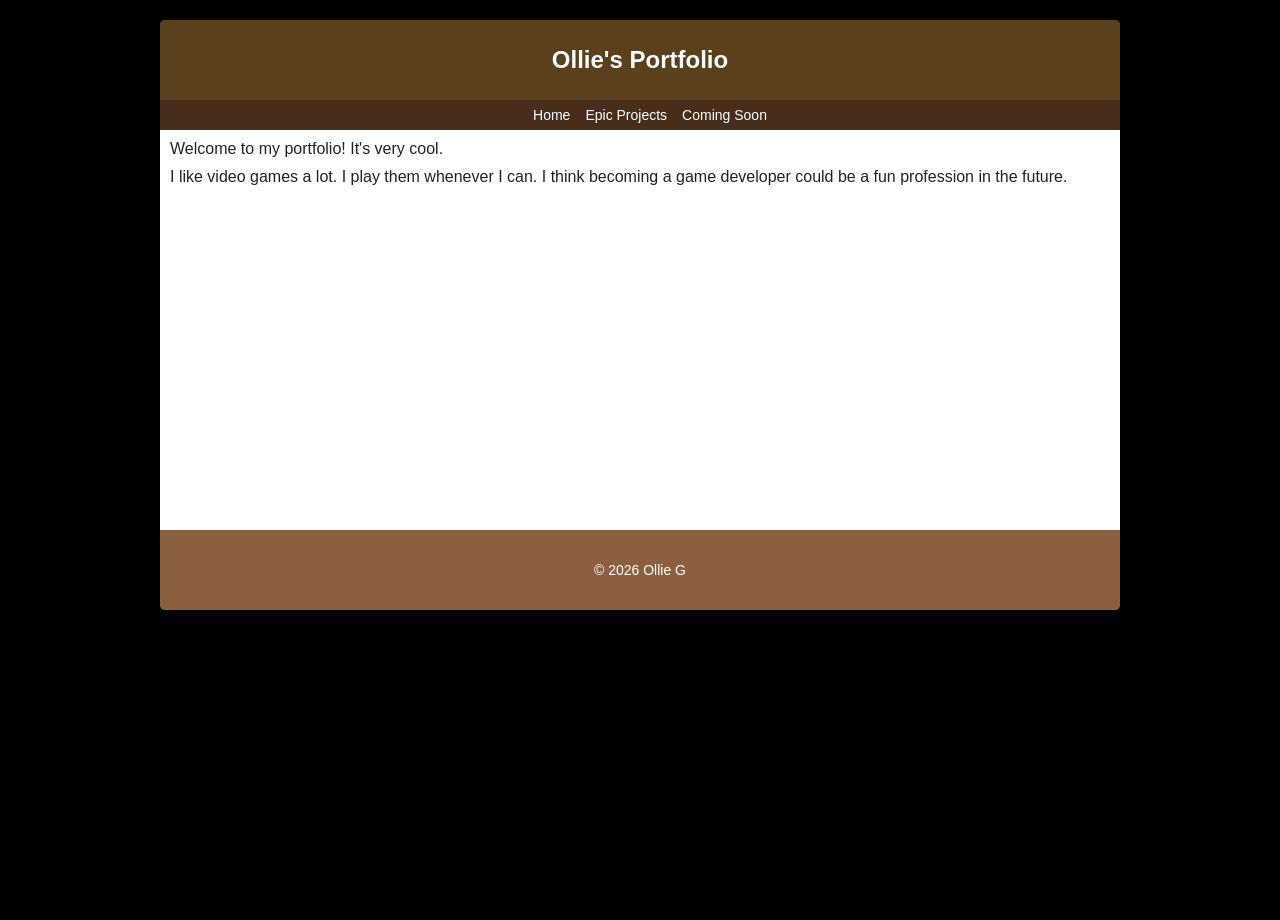
==== commit dae5b7d7: "Add files via upload" ====
--- a/index.html
+++ b/index.html
@@ -27,7 +27,6 @@
         <!-- <main> for main content. Replace or add text, images, lists, etc. -->
         <main><p>Welcome to my portfolio! It's very cool.</p>
         <p> I like video games a lot. I play them whenever I can. I think becoming a game developer could be a fun profession in the future. </p>
-        <p> <img src="https://github.com/pwspew/testrepo/blob/main/images/gifofawesome.gif" alt="gifofawesome"> </p>
         </main>
         <!-- <footer> for copyright or contact info (edit the text) -->
         <footer>
